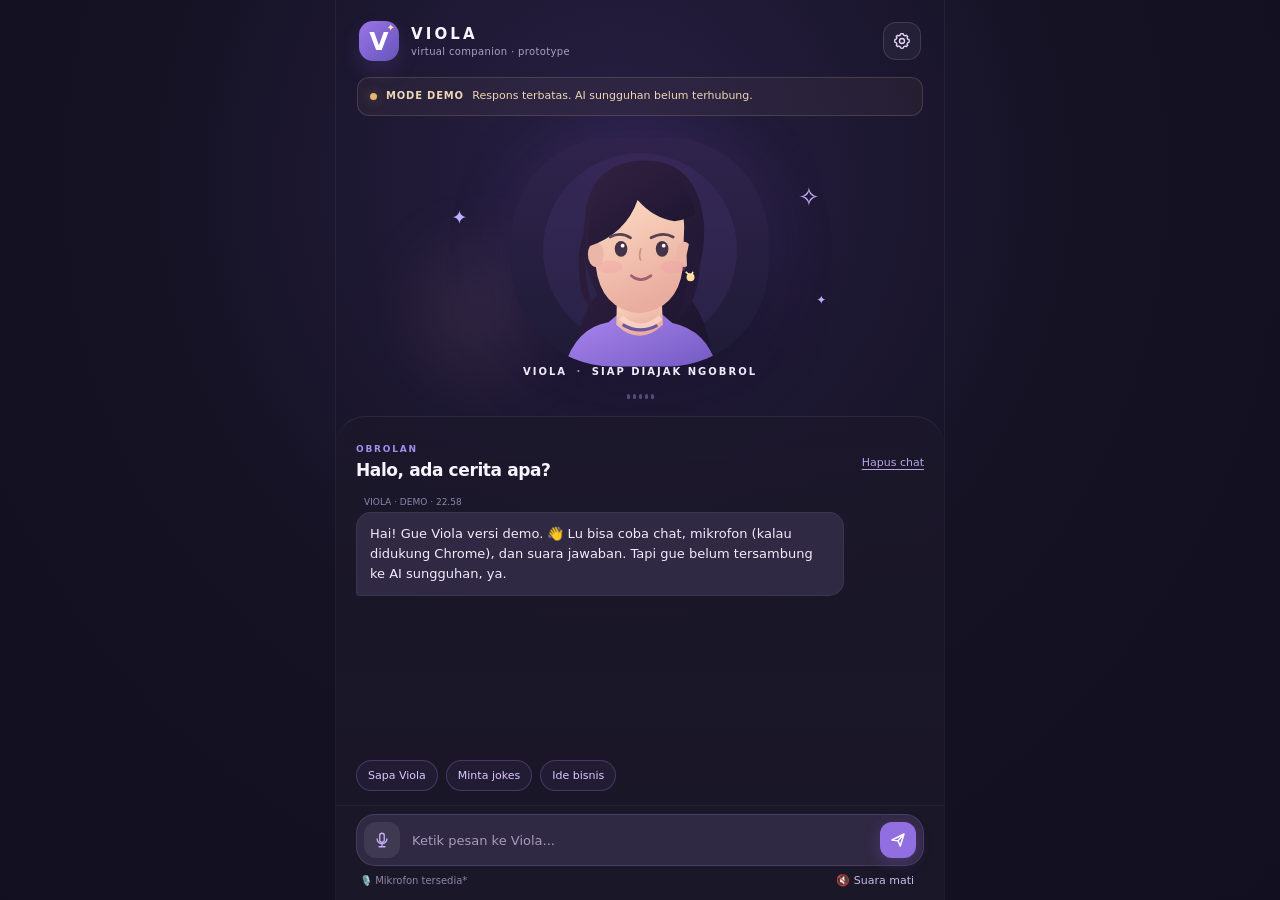
==== viola/index.html @ 79e4d884 "Deploy standalone Viola AI demo in isolated /viola path" ====
<!doctype html>
<html lang="id">
<head>
  <meta charset="utf-8" />
  <meta name="viewport" content="width=device-width,initial-scale=1,viewport-fit=cover" />
  <meta name="theme-color" content="#151224" />
  <meta name="description" content="Viola AI: prototipe teman virtual berbasis Android, mode demo tanpa kunci API." />
  <link rel="manifest" href="./manifest.webmanifest" />
  <link rel="icon" href="./icon.svg" type="image/svg+xml" />
  <title>VIOLA | Virtual Companion</title>
  
  
  <style>
:root{font-family:Inter,ui-sans-serif,system-ui,-apple-system,"Segoe UI",sans-serif;color:#f8f4ff;background:#151224;font-synthesis:none;--violet:#a483ef;--muted:#a8a1c2;--panel:#231d36}*{box-sizing:border-box}html{height:100%;background:#151224}body{margin:0;min-height:100%;background:radial-gradient(ellipse at 48% 20%,#282044 0%,#151224 49%,#110f20 100%)}button,input{font:inherit}button{cursor:pointer}.sr-only{position:absolute;width:1px;height:1px;padding:0;margin:-1px;overflow:hidden;clip:rect(0,0,0,0);white-space:nowrap;border:0}.app-shell{min-height:100dvh;max-width:610px;margin:0 auto;display:flex;flex-direction:column;border-left:1px solid #ffffff0d;border-right:1px solid #ffffff0d}.topbar{display:flex;align-items:center;justify-content:space-between;padding:21px 23px 13px}.brand{display:flex;gap:12px;align-items:center}.brand-mark{position:relative;display:grid;place-items:center;width:40px;height:40px;font-weight:900;font-size:25px;color:white;background:linear-gradient(135deg,#9a75e8,#6654ba);border-radius:14px;box-shadow:0 10px 20px #9365ef28}.brand-mark span{position:absolute;right:4px;top:1px;font-size:10px;color:#ffe5a8}.brand strong{display:block;letter-spacing:3.1px;font-size:15px;font-weight:850}.brand small{display:block;margin-top:3px;letter-spacing:.35px;font-size:10px;color:var(--muted)}.icon-button{border:1px solid #ffffff20;background:#ffffff0b;color:#e9d9ff;width:38px;height:38px;border-radius:13px;display:grid;place-items:center}.icon-button svg{width:20px;height:20px;fill:none;stroke:currentColor;stroke-width:1.6;stroke-linejoin:round}.safety-banner{margin:3px 21px 0;display:flex;align-items:center;gap:9px;padding:10px 12px;border:1px solid #eac99b2b;background:#eed3a20c;border-radius:12px;font-size:11px;line-height:1.5;color:#e9d6b4}.safety-banner b{font-size:10px;letter-spacing:.8px;margin-right:5px}.banner-dot{width:7px;height:7px;flex-shrink:0;background:#e7b86c;border-radius:50%;box-shadow:0 0 12px #e7b86c66}.content{min-height:0;flex:1;display:flex;flex-direction:column}.avatar-area{position:relative;flex:0 0 auto;min-height:300px;padding-top:8px;display:flex;align-items:center;flex-direction:column;justify-content:center;overflow:hidden}.glow{position:absolute;pointer-events:none;border-radius:50%;filter:blur(38px)}.glow-one{top:32px;background:#8865e355;width:225px;height:186px}.glow-two{width:110px;height:110px;background:#ffb7cb19;top:140px;left:15%}.avatar-frame{width:min(272px,70vw);height:240px;display:flex;align-items:center;justify-content:center;animation:floaty 5s ease-in-out infinite;z-index:1}.portrait{width:100%;height:100%;filter:drop-shadow(0 20px 30px #07051365)}.sparkles{position:absolute;inset:0;pointer-events:none;color:#c5b0ff}.sparkles i{font-size:19px;font-style:normal;position:absolute;left:19%;top:30%;animation:twinkle 2.5s infinite}.sparkles i:nth-child(2){left:76%;top:22%;font-size:26px;animation-delay:.6s}.sparkles i:nth-child(3){left:79%;top:59%;font-size:12px;animation-delay:1s}.avatar-label{z-index:1;margin:-6px 0 0;text-transform:uppercase;color:#f0eaff;font-size:10px;letter-spacing:2px;font-weight:800;text-align:center}.avatar-label span{color:#9e8dbb;padding:0 4px}.voice-bars{height:22px;margin:8px 0 0;display:flex;align-items:center;gap:3px;opacity:.45}.voice-bars i{width:3px;height:5px;background:#be9dff;border-radius:3px}.avatar-frame[data-state=talking]~.voice-bars i,.avatar-frame[data-state=listening]~.voice-bars i{animation:bar .7s ease-in-out infinite alternate}.voice-bars i:nth-child(2){animation-delay:.2s!important}.voice-bars i:nth-child(3){animation-delay:.1s!important}.voice-bars i:nth-child(4){animation-delay:.35s!important}.voice-bars i:nth-child(5){animation-delay:.15s!important}.avatar-frame .eye-closed,.avatar-frame .mouth-talk{opacity:0}.avatar-frame .eye-closed{animation:blink 6s infinite}.avatar-frame[data-state=talking] .mouth-talk{opacity:1;animation:talk .23s infinite alternate}.avatar-frame[data-state=talking] .mouth-rest{opacity:0}.avatar-frame[data-state=listening]{filter:drop-shadow(0 0 16px #a182e9aa)}.chat-panel{border-top:1px solid #ffffff14;background:linear-gradient(#1c182bde,#1a1728f5);border-radius:29px 29px 0 0;padding:20px 20px 10px;flex:1;display:flex;flex-direction:column;min-height:220px}.chat-topline{display:flex;align-items:center;justify-content:space-between;gap:10px}.chat-topline small{color:#a78cf0;letter-spacing:1.8px;font-size:9px;font-weight:800}.chat-topline h1{font-size:17px;margin:4px 0 9px;letter-spacing:-.4px}.text-button{border:none;background:none;color:#b9a2e5;font-size:11px;text-decoration:underline;text-underline-offset:3px;padding:8px 0}.messages{overflow-y:auto;flex:1;min-height:110px;max-height:31vh;display:flex;flex-direction:column;gap:13px;padding:8px 0 14px;scrollbar-width:thin;scrollbar-color:#615378 transparent}.message{max-width:86%;align-self:flex-start}.message.user{align-self:flex-end}.msg-meta{display:flex;gap:8px;align-items:center;font-size:9px;color:#8f86aa;margin-bottom:5px;padding-left:8px}.message.user .msg-meta{justify-content:flex-end;padding-left:0;padding-right:5px}.message .bubble{font-size:13px;line-height:1.55;white-space:pre-wrap;word-break:break-word;padding:11px 13px;border-radius:15px 15px 15px 4px;border:1px solid #ffffff10;color:#f2eafa;background:#302944}.message.user .bubble{border-radius:15px 15px 4px 15px;background:linear-gradient(135deg,#7e61bf,#6049a2);border-color:#c6b0ff22;color:#fff}.quick-replies{display:flex;gap:8px;overflow-x:auto;padding:8px 0 4px;scrollbar-width:none}.quick-replies button{border:1px solid #8f74cb51;background:#6d589c1b;color:#d9c9ff;border-radius:100px;padding:8px 11px;font-size:11px;white-space:nowrap}.composer-wrap{background:#1a1728;padding:8px 20px max(12px,env(safe-area-inset-bottom));border-top:1px solid #ffffff0b}.composer{border:1px solid #b19ce62b;border-radius:19px;background:#302943;display:flex;align-items:center;gap:10px;padding:7px}.composer input{flex:1;min-width:0;background:transparent;border:none;outline:none;color:#fff;font-size:13px}.composer input::placeholder{color:#a79bbd}.mic-button{height:36px;width:36px;display:grid;place-items:center;border:none;border-radius:12px;background:#ffffff13;color:#c4aff5}.mic-button.active{background:#a44eb9;color:#fff;box-shadow:0 0 0 5px #a44eb933;animation:pulse 1.2s infinite}.mic-button:disabled{opacity:.38;cursor:not-allowed}.mic-button svg{height:18px;width:18px;fill:none;stroke:currentColor;stroke-width:1.8;stroke-linecap:round}.send-button{height:36px;width:36px;display:grid;place-items:center;border:none;border-radius:12px;color:#fff;background:#916fe0;box-shadow:0 4px 15px #8c5bd74d}.send-button svg{height:18px;width:18px;fill:none;stroke:currentColor;stroke-width:2;stroke-linejoin:round}.composer-foot{display:flex;align-items:center;justify-content:space-between;gap:8px;padding:7px 4px 0}.composer-foot span{font-size:10px;color:#8f85a6}.composer-foot button{border:none;background:none;color:#ccbaea;font-size:11px}.toast{position:fixed;z-index:10;bottom:100px;left:50%;transform:translate(-50%,20px);max-width:calc(100% - 32px);opacity:0;pointer-events:none;border-radius:13px;background:#49365e;color:#fff;padding:11px 16px;font-size:12px;box-shadow:0 15px 30px #0006;transition:opacity .25s,transform .25s}.toast.show{opacity:1;transform:translate(-50%,0)}.settings-dialog{width:calc(100% - 32px);max-width:440px;color:#eee4ff;border:1px solid #ffffff20;background:#231d36;border-radius:22px;box-shadow:0 24px 70px #0009;padding:21px}.settings-dialog::backdrop{background:#090710b8;backdrop-filter:blur(5px)}.settings-dialog .dialog-header{display:flex;justify-content:space-between;align-items:center}.settings-dialog h2{font-size:19px;margin:0}.settings-dialog p{font-size:13px;line-height:1.6;color:#c9bddc}.setting-info{display:flex;flex-direction:column;gap:4px;padding:12px 0;border-bottom:1px solid #ffffff13}.setting-info b{font-size:13px}.setting-info span{font-size:12px;color:#b9aacc;line-height:1.5}.install-button{background:#9373dd;border:none;border-radius:12px;padding:13px;color:white;width:100%;font-weight:800;margin-top:19px}.settings-dialog small{font-size:11px;color:#ada0bf;line-height:1.6;display:block;margin-top:10px}.settings-dialog .privacy-note{color:#c4a87a;margin-top:16px}@keyframes twinkle{0%,100%{opacity:.25;transform:scale(.7)}50%{opacity:1;transform:scale(1.3)}}@keyframes floaty{0%,100%{transform:translateY(0)}50%{transform:translateY(-7px)}}@keyframes blink{0%,46%,48%,100%{opacity:0}47%{opacity:1}}@keyframes talk{0%{transform:scaleY(.55)}100%{transform:scaleY(1.1)}}@keyframes bar{0%{height:5px}100%{height:18px}}@keyframes pulse{50%{box-shadow:0 0 0 9px #a44eb911}}@media(min-height:950px){.avatar-area{min-height:360px}.avatar-frame{height:278px;width:312px}.messages{max-height:40vh}}@media(max-height:730px){.avatar-area{min-height:230px}.avatar-frame{height:185px;width:220px}.chat-panel{padding-top:13px}.messages{max-height:28vh;min-height:75px}.topbar{padding-top:11px}.safety-banner{padding:6px 10px}}@media(prefers-reduced-motion:reduce){*,*:before,*:after{animation-duration:.01ms!important;transition-duration:.01ms!important}}

</style>
</head>
<body>
  <div class="app-shell">
    <header class="topbar">
      <div class="brand"><div class="brand-mark" aria-hidden="true">V<span>✦</span></div><div><strong>VIOLA</strong><small>virtual companion · prototype</small></div></div>
      <div class="top-actions"><button class="icon-button" id="settingsBtn" aria-label="Buka pengaturan" title="Pengaturan"><svg viewBox="0 0 24 24" aria-hidden="true"><path d="M12 3.2l1.7.4.5 1.6 1.5.7 1.5-.8 1.6 1.6-.8 1.5.7 1.5 1.6.5.4 1.8-.4 1.7-1.6.5-.7 1.5.8 1.5-1.6 1.6-1.5-.8-1.5.7-.5 1.6-1.7.4-1.8-.4-.5-1.6-1.5-.7-1.5.8-1.6-1.6.8-1.5-.7-1.5-1.6-.5-.4-1.7.4-1.8 1.6-.5.7-1.5-.8-1.5 1.6-1.6 1.5.8 1.5-.7.5-1.6z"/><circle cx="12" cy="12" r="3"/></svg></button></div>
    </header>
    <div class="safety-banner" role="status"><span class="banner-dot"></span><div><b>MODE DEMO</b><span> Respons terbatas. AI sungguhan belum terhubung.</span></div></div>
    <main class="content">
      <section class="avatar-area" aria-label="Avatar animasi Viola">
        <div class="glow glow-one"></div><div class="glow glow-two"></div>
        <div class="sparkles" aria-hidden="true"><i>✦</i><i>✧</i><i>✦</i></div>
        <div class="avatar-frame" id="avatar" data-state="idle" role="img" aria-label="Avatar perempuan virtual Viola bergaya ilustrasi dengan mata dan mulut animasi">
          <svg class="portrait" viewBox="0 0 340 304" aria-hidden="true" xmlns="http://www.w3.org/2000/svg">
            <defs><linearGradient id="hair" x1="0" y1="0" x2="1" y2="1"><stop stop-color="#332142"/><stop offset="1" stop-color="#1a142e"/></linearGradient><linearGradient id="skin" x1="0" x2="0.3" y1="0" y2="1"><stop stop-color="#ffe2c8"/><stop offset="1" stop-color="#e9ad9f"/></linearGradient><linearGradient id="shirt" x1="0" y1="0" x2="1" y2="1"><stop stop-color="#ad8af1"/><stop offset="1" stop-color="#6f55bf"/></linearGradient><linearGradient id="bg" x1="0" y1="0" x2="0" y2="1"><stop stop-color="#30234d"/><stop offset="1" stop-color="#1d1b34"/></linearGradient><clipPath id="inside"><rect x="7" y="7" width="326" height="290" rx="128"/></clipPath></defs>
            <g clip-path="url(#inside)"><rect x="0" y="0" width="340" height="310" fill="url(#bg)"/><circle cx="170" cy="150" r="123" fill="#7357bc" opacity=".11"/>
            <path d="M88 293 Q90 234 116 206 Q92 160 100 111 Q104 40 173 36 Q242 34 251 115 Q254 167 229 207 Q256 231 264 302z" fill="url(#hair)"/>
            <path d="M72 308 Q84 249 130 241 L148 226 L191 225 L211 242 Q259 252 270 308Z" fill="url(#shirt)"/>
            <path d="M141 204 L140 244 Q169 272 199 244 L197 201" fill="url(#skin)"/>
            <path d="M118 122 Q118 66 168 62 Q224 62 226 120 L224 174 Q217 225 169 230 Q120 224 114 170z" fill="url(#skin)"/>
            <ellipse cx="114" cy="155" rx="10" ry="16" fill="#ecb6a6"/><ellipse cx="226" cy="155" rx="10" ry="16" fill="#ecb6a6"/>
            <path d="M105 145 Q100 84 135 62 Q161 43 190 52 Q230 51 240 103 Q232 111 214 113 Q187 109 167 86 Q152 129 105 145" fill="url(#hair)"/>
            <path d="M101 143 Q98 192 113 228 Q101 218 96 204 Q87 151 101 123" fill="#2b1c3c"/><path d="M236 123 Q254 167 238 210 Q230 229 215 238 Q232 208 229 156" fill="#241936"/>
            <path d="M132 133 Q146 126 158 134 M184 134 Q199 126 212 133" fill="none" stroke="#594052" stroke-width="3.5" stroke-linecap="round"/>
            <g class="eye-open"><ellipse cx="146" cy="148" rx="8" ry="10" fill="#443347"/><ellipse cx="198" cy="148" rx="8" ry="10" fill="#443347"/><circle cx="148" cy="144" r="2.4" fill="#fff"/><circle cx="200" cy="144" r="2.4" fill="#fff"/></g>
            <g class="eye-closed"><path d="M137 149q9 7 18 0 M188 149q9 7 18 0" fill="none" stroke="#443347" stroke-width="3.5" stroke-linecap="round"/></g>
            <ellipse cx="132" cy="171" rx="16" ry="8" fill="#ed8fa4" opacity=".24"/><ellipse cx="212" cy="171" rx="16" ry="8" fill="#ed8fa4" opacity=".24"/>
            <path d="M171 148q-3 11 0 14" stroke="#c9827b" stroke-width="2.2" opacity=".8" fill="none" stroke-linecap="round"/>
            <g class="mouth-rest"><path d="M159 182 Q171 192 184 182" fill="none" stroke="#a55e70" stroke-width="3.4" stroke-linecap="round"/></g>
            <g class="mouth-talk"><ellipse cx="171.5" cy="187" rx="8" ry="10" fill="#984c68"/><path d="M164 184h15" stroke="#ffe9df" stroke-width="2"/></g>
            <path d="M146 235Q170 257 196 235" fill="none" stroke="#ffddcf" stroke-width="7" opacity=".65"/>
            <path d="M148 244Q169 257 192 245" stroke="#6c54a7" stroke-width="4" fill="none"/>
            <circle cx="234" cy="184" r="5" fill="#ffde9b"/><path d="M228 177q7 8 9 0" fill="none" stroke="#ffe9b3" stroke-width="2"/>
            </g>
          </svg>
        </div>
        <p class="avatar-label" id="avatarStatus">VIOLA <span>·</span> siap diajak ngobrol</p>
        <div class="voice-bars" id="voiceBars" aria-hidden="true"><i></i><i></i><i></i><i></i><i></i></div>
      </section>
      <section class="chat-panel" aria-label="Percakapan">
        <div class="chat-topline"><div><small>OBROLAN</small><h1>Halo, ada cerita apa?</h1></div><button id="clearBtn" class="text-button" type="button">Hapus chat</button></div>
        <div id="messages" class="messages" role="log" aria-live="polite" aria-relevant="additions"></div>
        <div class="quick-replies" aria-label="Contoh pesan"><button type="button" data-prompt="Hai Viola!">Sapa Viola</button><button type="button" data-prompt="Ceritain jokes dong">Minta jokes</button><button type="button" data-prompt="Bantu ide Lokal Studios">Ide bisnis</button></div>
      </section>
    </main>
    <footer class="composer-wrap">
      <form id="chatForm" class="composer" autocomplete="off"><button id="micBtn" type="button" class="mic-button" aria-label="Aktifkan mikrofon" title="Bicara dengan Viola"><svg viewBox="0 0 24 24" aria-hidden="true"><rect x="9" y="3" width="6" height="12" rx="3"/><path d="M5.5 10.5a6.5 6.5 0 0 0 13 0M12 17v4m-4 0h8"/></svg></button><label class="sr-only" for="chatInput">Ketik pesan</label><input id="chatInput" name="message" placeholder="Ketik pesan ke Viola..." maxlength="500" autocomplete="off"/><button id="sendBtn" type="submit" class="send-button" aria-label="Kirim pesan"><svg viewBox="0 0 24 24" aria-hidden="true"><path d="M4 12L20 4l-5 16-3-7-8-1zM12 13l8-9"/></svg></button></form>
      <div class="composer-foot"><span id="speechSupport">Mengecek dukungan suara...</span><button type="button" id="ttsBtn" aria-pressed="false">🔇 Suara mati</button></div>
    </footer>
  </div>
  <dialog id="settingsDialog" class="settings-dialog"><form method="dialog"><div class="dialog-header"><h2>Pengaturan Viola</h2><button type="submit" class="icon-button close-button" aria-label="Tutup">✕</button></div><p>Versi ini sengaja dimulai sebagai demo lokal. Chat disimpan di browser HP, bukan dikirim ke server.</p><div class="setting-info"><b>AI sungguhan</b><span>Belum terhubung. Butuh backend aman dan kredensial API di server.</span></div><div class="setting-info"><b>Pengenalan suara</b><span id="micSettingStatus">Memeriksa...</span></div><div class="setting-info"><b>Suara jawaban</b><span>Menggunakan text-to-speech dari browser/HP jika tersedia.</span></div><button id="installBtn" type="button" class="install-button">Pasang di Android</button><small id="installHelp">Untuk memasang PWA: buka alamat HTTPS di Chrome Android → menu ⋮ → Tambahkan ke layar utama / Install app.</small><small class="privacy-note">Catatan privasi: bila memakai mikrofon, pemrosesan pengenalan suara mungkin dilakukan oleh penyedia browser. Jangan gunakan informasi rahasia dalam demo.</small></form></dialog>
  <div id="toast" class="toast" role="status" aria-live="polite"></div>
  <script>
(() => {
  'use strict';
  const $ = id => document.getElementById(id);
  const keys = {history:'viola_demo_chat_v1',tts:'viola_demo_tts_v1'};
  const log = $('messages'), input = $('chatInput'), avatar = $('avatar'), avatarStatus = $('avatarStatus');
  const micBtn = $('micBtn'), micSupport = $('speechSupport'), ttsBtn = $('ttsBtn'), dlg = $('settingsDialog');
  let listening = false, recognition = null, toastTimer = null, responseTimer = null, voiceTimer = null;
  let ttsEnabled = localStorage.getItem(keys.tts) === 'true';
  let messages = [];
  const initialMessage = {who:'viola',text:'Hai! Gue Viola versi demo. 👋 Lu bisa coba chat, mikrofon (kalau didukung Chrome), dan suara jawaban. Tapi gue belum tersambung ke AI sungguhan, ya.'};
  const Clock = new Intl.DateTimeFormat('id-ID',{hour:'2-digit',minute:'2-digit'});
  const setAvatar = (state, label) => {avatar.dataset.state=state;avatarStatus.innerHTML = '<span style="color:#f0eaff">VIOLA</span> <span>·</span> '+label;};
  function safeLoad(){try{const parsed=JSON.parse(localStorage.getItem(keys.history)||'[]');if(Array.isArray(parsed))return parsed.filter(x=>x&&['user','viola'].includes(x.who)&&typeof x.text==='string').slice(-50).map(x=>({who:x.who,text:x.text.slice(0,1200),time:Number.isFinite(x.time)?x.time:Date.now()}));}catch(e){}return [];}
  function save(){try{localStorage.setItem(keys.history,JSON.stringify(messages.slice(-50)));}catch(e){toast('Penyimpanan browser tidak tersedia.');}}
  function addMessage(who,text,persist=true){
    const item={who,text,time:Date.now()};messages.push(item);
    const outer=document.createElement('div');outer.className='message '+(who==='user'?'user':'viola');
    const meta=document.createElement('div');meta.className='msg-meta';meta.textContent=(who==='user'?'LU':'VIOLA · DEMO')+' · '+Clock.format(item.time);
    const bubble=document.createElement('div');bubble.className='bubble';bubble.textContent=text;
    outer.append(meta,bubble);log.appendChild(outer);log.scrollTop=log.scrollHeight;
    if(persist)save();return item;
  }
  function render(){log.innerHTML='';const old=messages.slice();messages=[];for(const m of old){const item=addMessage(m.who,m.text,false);item.time=m.time;const meta=log.lastElementChild.querySelector('.msg-meta');meta.textContent=(m.who==='user'?'LU':'VIOLA · DEMO')+' · '+Clock.format(m.time);}if(!old.length)addMessage(initialMessage.who,initialMessage.text);}
  function cannedReply(text){const s=text.toLocaleLowerCase('id-ID');
    if(/(hai|halo|hello|pagi|siang|sore|malam|viola\b)/.test(s)&&s.length<40)return 'Hai juga! ✨ Gue ada di sini, meski baru versi demo. Coba minta jokes atau ide buat Lokal Studios, deh.';
    if(/(joke|jokes|lucu|ngakak|lawak|bercanda)/.test(s))return 'Kenapa editor audio jarang tenang? Karena hidupnya penuh noise. 🥁 Tenang, ini jokes demo. Yang asli masih perlu sambungan AI.';
    if(/(lokal studios|studio|sound effect|sfx|audio|bisnis)/.test(s))return 'Contoh ide untuk Lokal Studios: bikin seri SFX “Suara Jakarta” berisi ambience, transit, pedagang, dan detail kota. Ini respons demo, bukan hasil riset pasar atau analisis AI.';
    if(/(kabar|apa kabar|gimana lu)/.test(s))return 'Kabar gue? Kode masih rapi dan belum ada error yang kelihatan. Itu definisi bahagia versi prototipe. 😌';
    if(/(suara|voice|mic|mikrofon|ngomong)/.test(s))return 'Buat tes suara: tekan tombol mikrofon dan izinkan akses jika Chrome mendukungnya. Tombol “Suara mati/nyala” buat membacakan jawaban pakai suara bawaan HP.';
    if(/(siapa|apa itu|ai sungguhan|chatgpt|pintar)/.test(s))return 'Gue Viola Demo, avatar dengan jawaban yang sudah ditentukan. Belum ada model AI yang menerima pesan lu. Statusnya sengaja jujur supaya nggak ada janji palsu.';
    if(/(makasih|terima kasih|thanks)/.test(s))return 'Siap! Sekarang tes juga fitur hapus riwayat dan hidupkan/matikan suara. Kalau stabil, baru kita sambung backend AI sungguhan.';
    return 'Pesan lu sudah diterima dan disimpan lokal. Untuk saat ini, gue masih mode demo dengan jawaban terbatas. Contoh yang bisa lu coba: “Ceritain jokes dong” atau “Bantu ide Lokal Studios”.';
  }
  function toast(msg){const t=$('toast');t.textContent=msg;t.classList.add('show');clearTimeout(toastTimer);toastTimer=setTimeout(()=>t.classList.remove('show'),3800)}
  function speak(text){if(!ttsEnabled||!('speechSynthesis'in window))return;try{speechSynthesis.cancel();const u=new SpeechSynthesisUtterance(text.replace(/[✨🥁😌👋]/gu,''));u.lang='id-ID';u.rate=1;u.pitch=1.08;const voices=speechSynthesis.getVoices();const v=voices.find(v=>v.lang.toLowerCase().startsWith('id'));if(v)u.voice=v;u.onstart=()=>setAvatar('talking','lagi ngomong');u.onend=u.onerror=()=>setAvatar('idle','siap diajak ngobrol');speechSynthesis.speak(u);clearTimeout(voiceTimer);voiceTimer=setTimeout(()=>{if(!speechSynthesis.speaking)setAvatar('idle','siap diajak ngobrol')},4000);}catch(e){toast('Browser gagal memutar suara. Coba mode teks.');setAvatar('idle','siap diajak ngobrol')}}
  function stopVoice(){if('speechSynthesis'in window)speechSynthesis.cancel();clearTimeout(voiceTimer);}
  function submitMessage(value){const text=value.trim();if(!text)return;input.value='';if(text.length>500){toast('Maksimal 500 karakter.');return;}stopVoice();clearTimeout(responseTimer);setAvatar('idle','sedang membalas demo');addMessage('user',text);responseTimer=setTimeout(()=>{const reply=cannedReply(text);addMessage('viola',reply);setAvatar('idle','siap diajak ngobrol');speak(reply);},350);}
  $('chatForm').addEventListener('submit',e=>{e.preventDefault();submitMessage(input.value)});
  document.querySelectorAll('[data-prompt]').forEach(el=>el.addEventListener('click',()=>submitMessage(el.dataset.prompt)));
  $('clearBtn').addEventListener('click',()=>{if(!window.confirm('Hapus seluruh riwayat chat demo di browser ini?'))return;stopVoice();clearTimeout(responseTimer);messages=[];localStorage.removeItem(keys.history);render();toast('Riwayat demo sudah dihapus.');});
  function updateTts(){ttsBtn.textContent=ttsEnabled?'🔊 Suara nyala':'🔇 Suara mati';ttsBtn.setAttribute('aria-pressed',String(ttsEnabled));}
  ttsBtn.addEventListener('click',()=>{if(!('speechSynthesis'in window)){toast('Text-to-speech tidak tersedia di browser ini.');return;}ttsEnabled=!ttsEnabled;localStorage.setItem(keys.tts,String(ttsEnabled));if(!ttsEnabled){stopVoice();setAvatar('idle','siap diajak ngobrol')}updateTts();toast(ttsEnabled?'Suara jawaban aktif.':'Suara jawaban dimatikan.');});
  const SpeechRecognition = window.SpeechRecognition||window.webkitSpeechRecognition;
  if(SpeechRecognition){micSupport.textContent='🎙️ Mikrofon tersedia*';$('micSettingStatus').textContent='API tersedia. Izin mikrofon dan jaringan mungkin diperlukan.';}
  else{micSupport.textContent='🎙️ Input suara tidak didukung';$('micSettingStatus').textContent='Browser ini tidak menyediakan Speech Recognition. Ketik pesan saja.';micBtn.disabled=true;micBtn.setAttribute('aria-label','Mikrofon tidak didukung browser');}
  micBtn.addEventListener('click',()=>{
    if(!SpeechRecognition)return;
    if(listening&&recognition){recognition.stop();return;}
    if(!window.isSecureContext){toast('Mikrofon memerlukan HTTPS atau localhost.');return;}
    try{
      recognition=new SpeechRecognition();recognition.lang='id-ID';recognition.interimResults=false;recognition.continuous=false;recognition.maxAlternatives=1;
      recognition.onstart=()=>{listening=true;micBtn.classList.add('active');micBtn.setAttribute('aria-label','Berhenti mendengarkan');setAvatar('listening','lagi dengerin lu');micSupport.textContent='🔴 Mendengarkan...';};
      recognition.onresult=e=>{const words=e.results?.[0]?.[0]?.transcript?.trim();if(words)submitMessage(words);};
      recognition.onerror=e=>{const map={"not_allowed":'Izin mikrofon ditolak',"not-allowed":'Izin mikrofon ditolak',"no-speech":'Tidak terdengar suara. Coba ulang.',"network":'Layanan pengenalan suara butuh jaringan.',"audio-capture":'Mikrofon tidak ditemukan.'};toast(map[e.error]||'Mikrofon gagal: '+(e.error||'tidak diketahui'));};
      recognition.onend=()=>{listening=false;micBtn.classList.remove('active');micBtn.setAttribute('aria-label','Aktifkan mikrofon');if(avatar.dataset.state==='listening')setAvatar('idle','siap diajak ngobrol');micSupport.textContent='🎙️ Mikrofon tersedia*';};
      recognition.start();
    }catch(e){toast('Pengenalan suara tidak dapat dimulai. Gunakan input teks.');}
  });
  $('settingsBtn').addEventListener('click',()=>dlg.showModal());
  let pendingInstall=null;
  window.addEventListener('beforeinstallprompt',e=>{e.preventDefault();pendingInstall=e;});
  $('installBtn').addEventListener('click',async()=>{if(pendingInstall){pendingInstall.prompt();await pendingInstall.userChoice;pendingInstall=null;return;}toast('Buka lewat HTTPS di Chrome Android, lalu pilih ⋮ → Tambahkan ke layar utama.');});
  window.addEventListener('appinstalled',()=>toast('Viola sudah terpasang di perangkat.'));
  messages=safeLoad();render();updateTts();
  if('serviceWorker'in navigator&&location.protocol!=='file:')window.addEventListener('load',()=>navigator.serviceWorker.register('./sw.js').catch(()=>{}));
})();

</script>
</body>
</html>
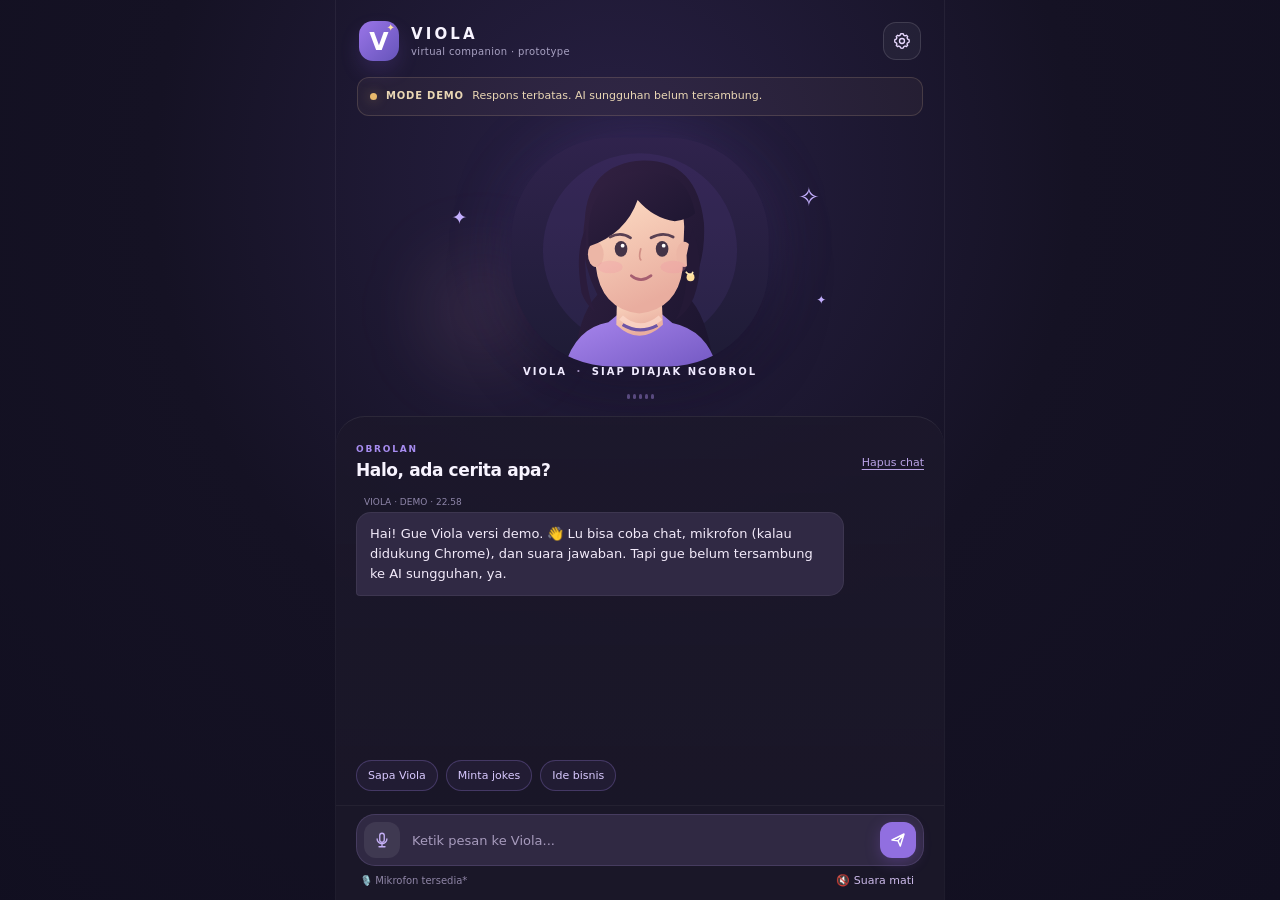
==== commit ebe15759: "Connect Viola Android app to owner-only Supabase AI and persona backups" ====
--- a/viola/index.html
+++ b/viola/index.html
@@ -13,6 +13,19 @@
   <style>
 :root{font-family:Inter,ui-sans-serif,system-ui,-apple-system,"Segoe UI",sans-serif;color:#f8f4ff;background:#151224;font-synthesis:none;--violet:#a483ef;--muted:#a8a1c2;--panel:#231d36}*{box-sizing:border-box}html{height:100%;background:#151224}body{margin:0;min-height:100%;background:radial-gradient(ellipse at 48% 20%,#282044 0%,#151224 49%,#110f20 100%)}button,input{font:inherit}button{cursor:pointer}.sr-only{position:absolute;width:1px;height:1px;padding:0;margin:-1px;overflow:hidden;clip:rect(0,0,0,0);white-space:nowrap;border:0}.app-shell{min-height:100dvh;max-width:610px;margin:0 auto;display:flex;flex-direction:column;border-left:1px solid #ffffff0d;border-right:1px solid #ffffff0d}.topbar{display:flex;align-items:center;justify-content:space-between;padding:21px 23px 13px}.brand{display:flex;gap:12px;align-items:center}.brand-mark{position:relative;display:grid;place-items:center;width:40px;height:40px;font-weight:900;font-size:25px;color:white;background:linear-gradient(135deg,#9a75e8,#6654ba);border-radius:14px;box-shadow:0 10px 20px #9365ef28}.brand-mark span{position:absolute;right:4px;top:1px;font-size:10px;color:#ffe5a8}.brand strong{display:block;letter-spacing:3.1px;font-size:15px;font-weight:850}.brand small{display:block;margin-top:3px;letter-spacing:.35px;font-size:10px;color:var(--muted)}.icon-button{border:1px solid #ffffff20;background:#ffffff0b;color:#e9d9ff;width:38px;height:38px;border-radius:13px;display:grid;place-items:center}.icon-button svg{width:20px;height:20px;fill:none;stroke:currentColor;stroke-width:1.6;stroke-linejoin:round}.safety-banner{margin:3px 21px 0;display:flex;align-items:center;gap:9px;padding:10px 12px;border:1px solid #eac99b2b;background:#eed3a20c;border-radius:12px;font-size:11px;line-height:1.5;color:#e9d6b4}.safety-banner b{font-size:10px;letter-spacing:.8px;margin-right:5px}.banner-dot{width:7px;height:7px;flex-shrink:0;background:#e7b86c;border-radius:50%;box-shadow:0 0 12px #e7b86c66}.content{min-height:0;flex:1;display:flex;flex-direction:column}.avatar-area{position:relative;flex:0 0 auto;min-height:300px;padding-top:8px;display:flex;align-items:center;flex-direction:column;justify-content:center;overflow:hidden}.glow{position:absolute;pointer-events:none;border-radius:50%;filter:blur(38px)}.glow-one{top:32px;background:#8865e355;width:225px;height:186px}.glow-two{width:110px;height:110px;background:#ffb7cb19;top:140px;left:15%}.avatar-frame{width:min(272px,70vw);height:240px;display:flex;align-items:center;justify-content:center;animation:floaty 5s ease-in-out infinite;z-index:1}.portrait{width:100%;height:100%;filter:drop-shadow(0 20px 30px #07051365)}.sparkles{position:absolute;inset:0;pointer-events:none;color:#c5b0ff}.sparkles i{font-size:19px;font-style:normal;position:absolute;left:19%;top:30%;animation:twinkle 2.5s infinite}.sparkles i:nth-child(2){left:76%;top:22%;font-size:26px;animation-delay:.6s}.sparkles i:nth-child(3){left:79%;top:59%;font-size:12px;animation-delay:1s}.avatar-label{z-index:1;margin:-6px 0 0;text-transform:uppercase;color:#f0eaff;font-size:10px;letter-spacing:2px;font-weight:800;text-align:center}.avatar-label span{color:#9e8dbb;padding:0 4px}.voice-bars{height:22px;margin:8px 0 0;display:flex;align-items:center;gap:3px;opacity:.45}.voice-bars i{width:3px;height:5px;background:#be9dff;border-radius:3px}.avatar-frame[data-state=talking]~.voice-bars i,.avatar-frame[data-state=listening]~.voice-bars i{animation:bar .7s ease-in-out infinite alternate}.voice-bars i:nth-child(2){animation-delay:.2s!important}.voice-bars i:nth-child(3){animation-delay:.1s!important}.voice-bars i:nth-child(4){animation-delay:.35s!important}.voice-bars i:nth-child(5){animation-delay:.15s!important}.avatar-frame .eye-closed,.avatar-frame .mouth-talk{opacity:0}.avatar-frame .eye-closed{animation:blink 6s infinite}.avatar-frame[data-state=talking] .mouth-talk{opacity:1;animation:talk .23s infinite alternate}.avatar-frame[data-state=talking] .mouth-rest{opacity:0}.avatar-frame[data-state=listening]{filter:drop-shadow(0 0 16px #a182e9aa)}.chat-panel{border-top:1px solid #ffffff14;background:linear-gradient(#1c182bde,#1a1728f5);border-radius:29px 29px 0 0;padding:20px 20px 10px;flex:1;display:flex;flex-direction:column;min-height:220px}.chat-topline{display:flex;align-items:center;justify-content:space-between;gap:10px}.chat-topline small{color:#a78cf0;letter-spacing:1.8px;font-size:9px;font-weight:800}.chat-topline h1{font-size:17px;margin:4px 0 9px;letter-spacing:-.4px}.text-button{border:none;background:none;color:#b9a2e5;font-size:11px;text-decoration:underline;text-underline-offset:3px;padding:8px 0}.messages{overflow-y:auto;flex:1;min-height:110px;max-height:31vh;display:flex;flex-direction:column;gap:13px;padding:8px 0 14px;scrollbar-width:thin;scrollbar-color:#615378 transparent}.message{max-width:86%;align-self:flex-start}.message.user{align-self:flex-end}.msg-meta{display:flex;gap:8px;align-items:center;font-size:9px;color:#8f86aa;margin-bottom:5px;padding-left:8px}.message.user .msg-meta{justify-content:flex-end;padding-left:0;padding-right:5px}.message .bubble{font-size:13px;line-height:1.55;white-space:pre-wrap;word-break:break-word;padding:11px 13px;border-radius:15px 15px 15px 4px;border:1px solid #ffffff10;color:#f2eafa;background:#302944}.message.user .bubble{border-radius:15px 15px 4px 15px;background:linear-gradient(135deg,#7e61bf,#6049a2);border-color:#c6b0ff22;color:#fff}.quick-replies{display:flex;gap:8px;overflow-x:auto;padding:8px 0 4px;scrollbar-width:none}.quick-replies button{border:1px solid #8f74cb51;background:#6d589c1b;color:#d9c9ff;border-radius:100px;padding:8px 11px;font-size:11px;white-space:nowrap}.composer-wrap{background:#1a1728;padding:8px 20px max(12px,env(safe-area-inset-bottom));border-top:1px solid #ffffff0b}.composer{border:1px solid #b19ce62b;border-radius:19px;background:#302943;display:flex;align-items:center;gap:10px;padding:7px}.composer input{flex:1;min-width:0;background:transparent;border:none;outline:none;color:#fff;font-size:13px}.composer input::placeholder{color:#a79bbd}.mic-button{height:36px;width:36px;display:grid;place-items:center;border:none;border-radius:12px;background:#ffffff13;color:#c4aff5}.mic-button.active{background:#a44eb9;color:#fff;box-shadow:0 0 0 5px #a44eb933;animation:pulse 1.2s infinite}.mic-button:disabled{opacity:.38;cursor:not-allowed}.mic-button svg{height:18px;width:18px;fill:none;stroke:currentColor;stroke-width:1.8;stroke-linecap:round}.send-button{height:36px;width:36px;display:grid;place-items:center;border:none;border-radius:12px;color:#fff;background:#916fe0;box-shadow:0 4px 15px #8c5bd74d}.send-button svg{height:18px;width:18px;fill:none;stroke:currentColor;stroke-width:2;stroke-linejoin:round}.composer-foot{display:flex;align-items:center;justify-content:space-between;gap:8px;padding:7px 4px 0}.composer-foot span{font-size:10px;color:#8f85a6}.composer-foot button{border:none;background:none;color:#ccbaea;font-size:11px}.toast{position:fixed;z-index:10;bottom:100px;left:50%;transform:translate(-50%,20px);max-width:calc(100% - 32px);opacity:0;pointer-events:none;border-radius:13px;background:#49365e;color:#fff;padding:11px 16px;font-size:12px;box-shadow:0 15px 30px #0006;transition:opacity .25s,transform .25s}.toast.show{opacity:1;transform:translate(-50%,0)}.settings-dialog{width:calc(100% - 32px);max-width:440px;color:#eee4ff;border:1px solid #ffffff20;background:#231d36;border-radius:22px;box-shadow:0 24px 70px #0009;padding:21px}.settings-dialog::backdrop{background:#090710b8;backdrop-filter:blur(5px)}.settings-dialog .dialog-header{display:flex;justify-content:space-between;align-items:center}.settings-dialog h2{font-size:19px;margin:0}.settings-dialog p{font-size:13px;line-height:1.6;color:#c9bddc}.setting-info{display:flex;flex-direction:column;gap:4px;padding:12px 0;border-bottom:1px solid #ffffff13}.setting-info b{font-size:13px}.setting-info span{font-size:12px;color:#b9aacc;line-height:1.5}.install-button{background:#9373dd;border:none;border-radius:12px;padding:13px;color:white;width:100%;font-weight:800;margin-top:19px}.settings-dialog small{font-size:11px;color:#ada0bf;line-height:1.6;display:block;margin-top:10px}.settings-dialog .privacy-note{color:#c4a87a;margin-top:16px}@keyframes twinkle{0%,100%{opacity:.25;transform:scale(.7)}50%{opacity:1;transform:scale(1.3)}}@keyframes floaty{0%,100%{transform:translateY(0)}50%{transform:translateY(-7px)}}@keyframes blink{0%,46%,48%,100%{opacity:0}47%{opacity:1}}@keyframes talk{0%{transform:scaleY(.55)}100%{transform:scaleY(1.1)}}@keyframes bar{0%{height:5px}100%{height:18px}}@keyframes pulse{50%{box-shadow:0 0 0 9px #a44eb911}}@media(min-height:950px){.avatar-area{min-height:360px}.avatar-frame{height:278px;width:312px}.messages{max-height:40vh}}@media(max-height:730px){.avatar-area{min-height:230px}.avatar-frame{height:185px;width:220px}.chat-panel{padding-top:13px}.messages{max-height:28vh;min-height:75px}.topbar{padding-top:11px}.safety-banner{padding:6px 10px}}@media(prefers-reduced-motion:reduce){*,*:before,*:after{animation-duration:.01ms!important;transition-duration:.01ms!important}}
 
+
+/* Viola AI owner auth and backup controls */
+.auth-panel{background:#151224;border:1px solid #a483ef55;border-radius:14px;padding:13px;margin:12px 0}
+.auth-panel label{display:block;font-size:12px;margin:8px 0 4px;color:#dbd0f6}
+.auth-panel input{background:#2c2446;border:1px solid #594c77;border-radius:9px;padding:11px;color:white;width:100%;font-size:14px}
+.auth-panel button,.backup-controls button{border:1px solid #856ac9;border-radius:10px;background:#5c439d;padding:11px 14px;color:#fff;font-size:13px;margin:6px 6px 0 0}
+.auth-panel button:disabled,.backup-controls button:disabled{opacity:.5}
+.auth-panel .secondary,.backup-controls button{background:#322749}
+.auth-panel small,.backup-controls small{display:block;color:#c9bddb;line-height:1.5;margin:6px 0}
+#authStatus{margin-top:8px;color:#e7dff5;line-height:1.5;font-size:12px;overflow-wrap:anywhere}
+#signedEmail{font-size:12px;color:#eadfff;overflow-wrap:anywhere}
+.backup-controls{padding:10px 0}
+.backup-controls input[type=file]{display:none}
 </style>
 </head>
 <body>
@@ -21,7 +34,7 @@
       <div class="brand"><div class="brand-mark" aria-hidden="true">V<span>✦</span></div><div><strong>VIOLA</strong><small>virtual companion · prototype</small></div></div>
       <div class="top-actions"><button class="icon-button" id="settingsBtn" aria-label="Buka pengaturan" title="Pengaturan"><svg viewBox="0 0 24 24" aria-hidden="true"><path d="M12 3.2l1.7.4.5 1.6 1.5.7 1.5-.8 1.6 1.6-.8 1.5.7 1.5 1.6.5.4 1.8-.4 1.7-1.6.5-.7 1.5.8 1.5-1.6 1.6-1.5-.8-1.5.7-.5 1.6-1.7.4-1.8-.4-.5-1.6-1.5-.7-1.5.8-1.6-1.6.8-1.5-.7-1.5-1.6-.5-.4-1.7.4-1.8 1.6-.5.7-1.5-.8-1.5 1.6-1.6 1.5.8 1.5-.7.5-1.6z"/><circle cx="12" cy="12" r="3"/></svg></button></div>
     </header>
-    <div class="safety-banner" role="status"><span class="banner-dot"></span><div><b>MODE DEMO</b><span> Respons terbatas. AI sungguhan belum terhubung.</span></div></div>
+    <div class="safety-banner" role="status"><span class="banner-dot"></span><div><b id="modeTag">MODE DEMO</b><span id="modeDetails"> Respons terbatas. AI sungguhan belum terhubung.</span></div></div>
     <main class="content">
       <section class="avatar-area" aria-label="Avatar animasi Viola">
         <div class="glow glow-one"></div><div class="glow glow-two"></div>
@@ -64,13 +77,79 @@
       <div class="composer-foot"><span id="speechSupport">Mengecek dukungan suara...</span><button type="button" id="ttsBtn" aria-pressed="false">🔇 Suara mati</button></div>
     </footer>
   </div>
-  <dialog id="settingsDialog" class="settings-dialog"><form method="dialog"><div class="dialog-header"><h2>Pengaturan Viola</h2><button type="submit" class="icon-button close-button" aria-label="Tutup">✕</button></div><p>Versi ini sengaja dimulai sebagai demo lokal. Chat disimpan di browser HP, bukan dikirim ke server.</p><div class="setting-info"><b>AI sungguhan</b><span>Belum terhubung. Butuh backend aman dan kredensial API di server.</span></div><div class="setting-info"><b>Pengenalan suara</b><span id="micSettingStatus">Memeriksa...</span></div><div class="setting-info"><b>Suara jawaban</b><span>Menggunakan text-to-speech dari browser/HP jika tersedia.</span></div><button id="installBtn" type="button" class="install-button">Pasang di Android</button><small id="installHelp">Untuk memasang PWA: buka alamat HTTPS di Chrome Android → menu ⋮ → Tambahkan ke layar utama / Install app.</small><small class="privacy-note">Catatan privasi: bila memakai mikrofon, pemrosesan pengenalan suara mungkin dilakukan oleh penyedia browser. Jangan gunakan informasi rahasia dalam demo.</small></form></dialog>
+  <dialog id="settingsDialog" class="settings-dialog"><form method="dialog"><div class="dialog-header"><h2>Pengaturan Viola</h2><button type="submit" class="icon-button close-button" aria-label="Tutup">✕</button></div><p>Chat demo tersimpan di browser HP. Saat AI aktif, pesan dikirim ke backend privat untuk diproses. Jangan kirim rahasia pribadi sebelum memahami pengaturan privasinya.</p>
+<div class="setting-info"><b>Koneksi AI</b><span id="aiSettingStatus">Mengecek backend...</span></div>
+<div class="auth-panel">
+  <b>Masuk sebagai pemilik Viola</b>
+  <small>Login memakai Supabase Auth. Cuma akun yang diizinkan pemilik yang boleh memakai kuota AI.</small>
+  <div id="authLoginFields">
+    <label for="violaEmail">Email</label><input type="email" id="violaEmail" autocomplete="username" maxlength="254" placeholder="email pemilik" />
+    <label for="violaPassword">Password</label><input type="password" id="violaPassword" autocomplete="current-password" minlength="8" maxlength="128" placeholder="Minimal 8 karakter" />
+    <button type="button" id="authSignIn">Masuk</button><button type="button" class="secondary" id="authSignUp">Buat akun</button>
+  </div>
+  <div id="authLoggedIn" hidden><p id="signedEmail"></p><button type="button" id="authSignOut">Keluar</button></div>
+  <div id="authStatus" role="status">Belum masuk.</div>
+</div>
+<div class="setting-info"><b>Cadangan karakter Viola</b><span>Ekspor atau pulihkan pengaturan dan riwayat lokal ke Android lain. Ini bukan kloning model AI atau suara manusia.</span></div>
+<div class="backup-controls">
+  <button type="button" id="cloneExport">Ekspor cadangan Viola</button><button type="button" id="cloneImport" class="secondary">Impor cadangan Viola</button>
+  <input type="file" id="cloneFile" accept=".json,application/json" />
+  <small>File ekspor memuat riwayat chat. Simpan secara pribadi. Password dan token tidak pernah ikut diekspor.</small>
+</div><div class="setting-info"><b>Pengenalan suara</b><span id="micSettingStatus">Memeriksa...</span></div><div class="setting-info"><b>Suara jawaban</b><span>Menggunakan text-to-speech dari browser/HP jika tersedia.</span></div><button id="installBtn" type="button" class="install-button">Pasang di Android</button><small id="installHelp">Untuk memasang PWA: buka alamat HTTPS di Chrome Android → menu ⋮ → Tambahkan ke layar utama / Install app.</small><small class="privacy-note">Catatan privasi: bila memakai mikrofon, pemrosesan pengenalan suara mungkin dilakukan oleh penyedia browser. Jangan gunakan informasi rahasia dalam demo.</small></form></dialog>
   <div id="toast" class="toast" role="status" aria-live="polite"></div>
   <script>
 (() => {
   'use strict';
   const $ = id => document.getElementById(id);
-  const keys = {history:'viola_demo_chat_v1',tts:'viola_demo_tts_v1'};
+  const keys = {history:'viola_demo_chat_v1',tts:'viola_demo_tts_v1',auth:'viola_auth_session_v1'};
+  const SUPA_URL='https://ixfdvcrhylssumixonzm.supabase.co', PUBLISHABLE_KEY="sb_publishable_CnDwkBIiXFm_Mixwtvs0EQ_DFwo8AsD", AI_URL=SUPA_URL+'/functions/v1/viola-chat';
+  let session=null, aiConfigured=false, onlineCheck=false, busy=false;
+  const getAuthHeader=()=>({apikey:PUBLISHABLE_KEY,'Content-Type':'application/json'});
+  function modeLabel(mode){return mode==='ai'?'VIOLA · AI':mode==='system'?'SISTEM':'VIOLA · DEMO';}
+  function updateMode(){
+    const active=Boolean(aiConfigured&&session?.access_token);
+    const banner=$('modeTag'),details=$('modeDetails');
+    banner.textContent=active?'MODE AI':aiConfigured?'AI BELUM LOGIN':'MODE DEMO';
+    details.textContent=active?' AI tersedia, siap mengobrol dengan akun pemilik.':aiConfigured?' Login pemilik untuk mengaktifkan chat AI.':onlineCheck?' Backend tersedia, tapi kredensial AI belum lengkap.':' Respons terbatas. AI sungguhan belum tersambung.';
+    $('aiSettingStatus').textContent=active?'AI tersedia (belum menguji keberhasilan balasan).':aiConfigured?'Backend sudah dikonfigurasi. Login untuk mulai.':onlineCheck?'Backend siap, menunggu konfigurasi kunci API server.':'Belum dapat memastikan kesiapan backend. Demo tetap berfungsi.';
+    $('authLoginFields').hidden=Boolean(session);
+    $('authLoggedIn').hidden=!session;
+    $('signedEmail').textContent=session?.user?.email||'Akun terautentikasi';
+    if(session) $('authStatus').textContent='Login berhasil. '+(aiConfigured?'Koneksi AI bisa dicoba.':'AI menunggu konfigurasi server.');
+  }
+  function loadSession(){try{const x=JSON.parse(localStorage.getItem(keys.auth)||'null');if(x&&typeof x.access_token==='string'&&typeof x.refresh_token==='string'){session=x;}}catch{}}
+  function saveSession(value){session=value;try{if(value)localStorage.setItem(keys.auth,JSON.stringify(value));else localStorage.removeItem(keys.auth);}catch{}updateMode();}
+  async function refreshSession(){
+    if(!session)return null;
+    if(Number(session.expires_at||0)*1000>Date.now()+60000)return session;
+    try{
+      const r=await fetch(SUPA_URL+'/auth/v1/token?grant_type=refresh_token',{method:'POST',headers:getAuthHeader(),body:JSON.stringify({refresh_token:session.refresh_token}),signal:AbortSignal.timeout(12000)});
+      const d=await r.json();
+      if(!r.ok||!d.access_token)throw Error('Sesi berakhir.');
+      saveSession({...d,expires_at:Math.floor(Date.now()/1000)+(d.expires_in||3600)});
+      return session;
+    }catch(e){saveSession(null);toast('Sesi login berakhir. Masuk lagi untuk memakai AI.');return null;}
+  }
+  async function authAction(type){
+    const email=$('violaEmail').value.trim().toLowerCase(),password=$('violaPassword').value;
+    if(!email.includes('@')||password.length<8){$('authStatus').textContent='Masukkan email valid dan password minimal 8 karakter.';return;}
+    const endpoint=type==='signup'?'/auth/v1/signup':'/auth/v1/token?grant_type=password';
+    $('authStatus').textContent='Menghubungi layanan login...';
+    $('authSignIn').disabled=$('authSignUp').disabled=true;
+    try{
+      const r=await fetch(SUPA_URL+endpoint,{method:'POST',headers:getAuthHeader(),body:JSON.stringify({email,password}),signal:AbortSignal.timeout(15000)});
+      const d=await r.json();
+      if(!r.ok)throw Error(d.msg||d.error_description||d.message||'Login gagal.');
+      if(d.access_token){saveSession({...d,expires_at:Math.floor(Date.now()/1000)+(d.expires_in||3600)});$('violaPassword').value='';}
+      else $('authStatus').textContent='Akun dibuat. Periksa email untuk konfirmasi bila diminta, lalu kembali dan login.';
+    }catch(e){$('authStatus').textContent=String(e.message||'Koneksi login gagal.');}
+    finally{$('authSignIn').disabled=$('authSignUp').disabled=false;}
+  }
+  async function checkBackend(){
+    try{const r=await fetch(AI_URL,{method:'GET',headers:{apikey:PUBLISHABLE_KEY},cache:'no-store',signal:AbortSignal.timeout(10000)});const d=await r.json();onlineCheck=Boolean(r.ok&&d.ok);aiConfigured=Boolean(onlineCheck&&d.configured);}
+    catch{onlineCheck=false;aiConfigured=false;}
+    updateMode();
+  }
   const log = $('messages'), input = $('chatInput'), avatar = $('avatar'), avatarStatus = $('avatarStatus');
   const micBtn = $('micBtn'), micSupport = $('speechSupport'), ttsBtn = $('ttsBtn'), dlg = $('settingsDialog');
   let listening = false, recognition = null, toastTimer = null, responseTimer = null, voiceTimer = null;
@@ -79,17 +158,17 @@
   const initialMessage = {who:'viola',text:'Hai! Gue Viola versi demo. 👋 Lu bisa coba chat, mikrofon (kalau didukung Chrome), dan suara jawaban. Tapi gue belum tersambung ke AI sungguhan, ya.'};
   const Clock = new Intl.DateTimeFormat('id-ID',{hour:'2-digit',minute:'2-digit'});
   const setAvatar = (state, label) => {avatar.dataset.state=state;avatarStatus.innerHTML = '<span style="color:#f0eaff">VIOLA</span> <span>·</span> '+label;};
-  function safeLoad(){try{const parsed=JSON.parse(localStorage.getItem(keys.history)||'[]');if(Array.isArray(parsed))return parsed.filter(x=>x&&['user','viola'].includes(x.who)&&typeof x.text==='string').slice(-50).map(x=>({who:x.who,text:x.text.slice(0,1200),time:Number.isFinite(x.time)?x.time:Date.now()}));}catch(e){}return [];}
+  function safeLoad(){try{const parsed=JSON.parse(localStorage.getItem(keys.history)||'[]');if(Array.isArray(parsed))return parsed.filter(x=>x&&['user','viola','system'].includes(x.who)&&typeof x.text==='string').slice(-50).map(x=>({who:x.who,text:x.text.slice(0,1200),mode:x.mode==='ai'?'ai':x.mode==='system'?'system':'demo',time:Number.isFinite(x.time)?x.time:Date.now()}));}catch(e){}return [];}
   function save(){try{localStorage.setItem(keys.history,JSON.stringify(messages.slice(-50)));}catch(e){toast('Penyimpanan browser tidak tersedia.');}}
-  function addMessage(who,text,persist=true){
-    const item={who,text,time:Date.now()};messages.push(item);
+  function addMessage(who,text,persist=true,mode='demo'){
+    const item={who,text,time:Date.now(),mode};messages.push(item);
     const outer=document.createElement('div');outer.className='message '+(who==='user'?'user':'viola');
-    const meta=document.createElement('div');meta.className='msg-meta';meta.textContent=(who==='user'?'LU':'VIOLA · DEMO')+' · '+Clock.format(item.time);
+    const meta=document.createElement('div');meta.className='msg-meta';meta.textContent=(who==='user'?'LU':modeLabel(mode))+' · '+Clock.format(item.time);
     const bubble=document.createElement('div');bubble.className='bubble';bubble.textContent=text;
     outer.append(meta,bubble);log.appendChild(outer);log.scrollTop=log.scrollHeight;
     if(persist)save();return item;
   }
-  function render(){log.innerHTML='';const old=messages.slice();messages=[];for(const m of old){const item=addMessage(m.who,m.text,false);item.time=m.time;const meta=log.lastElementChild.querySelector('.msg-meta');meta.textContent=(m.who==='user'?'LU':'VIOLA · DEMO')+' · '+Clock.format(m.time);}if(!old.length)addMessage(initialMessage.who,initialMessage.text);}
+  function render(){log.innerHTML='';const old=messages.slice();messages=[];for(const m of old){const item=addMessage(m.who,m.text,false,m.mode||'demo');item.time=m.time;const meta=log.lastElementChild.querySelector('.msg-meta');meta.textContent=(m.who==='user'?'LU':modeLabel(m.mode))+' · '+Clock.format(m.time);}if(!old.length)addMessage(initialMessage.who,initialMessage.text);}
   function cannedReply(text){const s=text.toLocaleLowerCase('id-ID');
     if(/(hai|halo|hello|pagi|siang|sore|malam|viola\b)/.test(s)&&s.length<40)return 'Hai juga! ✨ Gue ada di sini, meski baru versi demo. Coba minta jokes atau ide buat Lokal Studios, deh.';
     if(/(joke|jokes|lucu|ngakak|lawak|bercanda)/.test(s))return 'Kenapa editor audio jarang tenang? Karena hidupnya penuh noise. 🥁 Tenang, ini jokes demo. Yang asli masih perlu sambungan AI.';
@@ -103,9 +182,34 @@
   function toast(msg){const t=$('toast');t.textContent=msg;t.classList.add('show');clearTimeout(toastTimer);toastTimer=setTimeout(()=>t.classList.remove('show'),3800)}
   function speak(text){if(!ttsEnabled||!('speechSynthesis'in window))return;try{speechSynthesis.cancel();const u=new SpeechSynthesisUtterance(text.replace(/[✨🥁😌👋]/gu,''));u.lang='id-ID';u.rate=1;u.pitch=1.08;const voices=speechSynthesis.getVoices();const v=voices.find(v=>v.lang.toLowerCase().startsWith('id'));if(v)u.voice=v;u.onstart=()=>setAvatar('talking','lagi ngomong');u.onend=u.onerror=()=>setAvatar('idle','siap diajak ngobrol');speechSynthesis.speak(u);clearTimeout(voiceTimer);voiceTimer=setTimeout(()=>{if(!speechSynthesis.speaking)setAvatar('idle','siap diajak ngobrol')},4000);}catch(e){toast('Browser gagal memutar suara. Coba mode teks.');setAvatar('idle','siap diajak ngobrol')}}
   function stopVoice(){if('speechSynthesis'in window)speechSynthesis.cancel();clearTimeout(voiceTimer);}
-  function submitMessage(value){const text=value.trim();if(!text)return;input.value='';if(text.length>500){toast('Maksimal 500 karakter.');return;}stopVoice();clearTimeout(responseTimer);setAvatar('idle','sedang membalas demo');addMessage('user',text);responseTimer=setTimeout(()=>{const reply=cannedReply(text);addMessage('viola',reply);setAvatar('idle','siap diajak ngobrol');speak(reply);},350);}
+  async function submitMessage(value){
+    const text=String(value||'').trim();
+    if(!text||busy)return;
+    if(text.length>500){toast('Maksimal 500 karakter.');return;}
+    input.value='';stopVoice();clearTimeout(responseTimer);
+    addMessage('user',text);
+    if(!aiConfigured){
+      setAvatar('idle','sedang membalas demo');
+      responseTimer=setTimeout(()=>{const reply=cannedReply(text);addMessage('viola',reply,true,'demo');setAvatar('idle','siap diajak ngobrol');speak(reply);},300);
+      return;
+    }
+    busy=true;$('sendBtn').disabled=true;setAvatar('thinking','Viola sedang berpikir');
+    try{
+      const auth=await refreshSession();
+      if(!auth){addMessage('system','AI sudah disiapkan, tapi lu belum login. Buka pengaturan untuk masuk.',true,'system');return;}
+      const recent=messages.filter(x=>x.who==='user'||x.who==='viola'&&x.mode==='ai').slice(-12).map(x=>({role:x.who==='user'?'user':'assistant',content:x.text.slice(0,1000)}));
+      const r=await fetch(AI_URL,{method:'POST',headers:{...getAuthHeader(),Authorization:'Bearer '+auth.access_token},body:JSON.stringify({messages:recent}),signal:AbortSignal.timeout(30000)});
+      let d;try{d=await r.json();}catch{d={error:'Respons server bukan JSON.'};}
+      if(!r.ok||!d.ok||typeof d.reply!=='string')throw Error(d.error||'Koneksi AI gagal.');
+      addMessage('viola',d.reply,true,'ai');speak(d.reply);
+    }catch(e){addMessage('system','AI belum bisa membalas: '+String(e.message||'Terjadi kesalahan.'),true,'system');}
+    finally{busy=false;$('sendBtn').disabled=false;setAvatar('idle','siap diajak ngobrol');}
+  }
   $('chatForm').addEventListener('submit',e=>{e.preventDefault();submitMessage(input.value)});
   document.querySelectorAll('[data-prompt]').forEach(el=>el.addEventListener('click',()=>submitMessage(el.dataset.prompt)));
+  $('authSignIn').addEventListener('click',()=>authAction('login'));
+  $('authSignUp').addEventListener('click',()=>authAction('signup'));
+  $('authSignOut').addEventListener('click',()=>{saveSession(null);$('authStatus').textContent='Sudah keluar dari akun.';});
   $('clearBtn').addEventListener('click',()=>{if(!window.confirm('Hapus seluruh riwayat chat demo di browser ini?'))return;stopVoice();clearTimeout(responseTimer);messages=[];localStorage.removeItem(keys.history);render();toast('Riwayat demo sudah dihapus.');});
   function updateTts(){ttsBtn.textContent=ttsEnabled?'🔊 Suara nyala':'🔇 Suara mati';ttsBtn.setAttribute('aria-pressed',String(ttsEnabled));}
   ttsBtn.addEventListener('click',()=>{if(!('speechSynthesis'in window)){toast('Text-to-speech tidak tersedia di browser ini.');return;}ttsEnabled=!ttsEnabled;localStorage.setItem(keys.tts,String(ttsEnabled));if(!ttsEnabled){stopVoice();setAvatar('idle','siap diajak ngobrol')}updateTts();toast(ttsEnabled?'Suara jawaban aktif.':'Suara jawaban dimatikan.');});
@@ -130,7 +234,24 @@
   window.addEventListener('beforeinstallprompt',e=>{e.preventDefault();pendingInstall=e;});
   $('installBtn').addEventListener('click',async()=>{if(pendingInstall){pendingInstall.prompt();await pendingInstall.userChoice;pendingInstall=null;return;}toast('Buka lewat HTTPS di Chrome Android, lalu pilih ⋮ → Tambahkan ke layar utama.');});
   window.addEventListener('appinstalled',()=>toast('Viola sudah terpasang di perangkat.'));
-  messages=safeLoad();render();updateTts();
+  $('cloneExport').addEventListener('click',()=>{
+    const copy={format:'viola-persona-backup',version:1,created_at:new Date().toISOString(),settings:{voice_enabled:ttsEnabled,personality:'Viola: santai, tegas, ceria, Indonesia'},chat:messages.filter(m=>['user','viola'].includes(m.who)).slice(-50).map(({who,text,time,mode})=>({who,text,time,mode}))};
+    const url=URL.createObjectURL(new Blob([JSON.stringify(copy,null,2)],{type:'application/json'}));
+    const a=document.createElement('a');a.href=url;a.download='viola-persona-backup.json';document.body.append(a);a.click();a.remove();setTimeout(()=>URL.revokeObjectURL(url),5000);toast('Cadangan persona dan chat diekspor. Simpan file dengan aman.');
+  });
+  $('cloneImport').addEventListener('click',()=>$('cloneFile').click());
+  $('cloneFile').addEventListener('change',async e=>{
+    const file=e.target.files?.[0];e.target.value='';if(!file)return;
+    if(file.size>250000){toast('Cadangan terlalu besar (maksimal 250 KB).');return;}
+    try{
+      const d=JSON.parse(await file.text());
+      if(d.format!=='viola-persona-backup'||d.version!==1||!Array.isArray(d.chat))throw Error('Format cadangan tidak dikenali.');
+      const safe=d.chat.filter(x=>x&&['user','viola'].includes(x.who)&&typeof x.text==='string'&&x.text.length<=1200&&Number.isFinite(x.time)).slice(-50).map(x=>({who:x.who,text:x.text,time:x.time,mode:x.mode==='ai'?'ai':'demo'}));
+      if(!window.confirm('Pulihkan '+safe.length+' pesan dari cadangan? Riwayat chat lokal saat ini akan diganti.'))return;
+      messages=safe;render();save();ttsEnabled=Boolean(d.settings?.voice_enabled);localStorage.setItem(keys.tts,String(ttsEnabled));updateTts();toast('Cadangan persona Viola berhasil dipulihkan.');
+    }catch(err){toast('Impor gagal: '+String(err.message||'file tidak valid'));}
+  });
+  loadSession();messages=safeLoad();render();updateTts();updateMode();checkBackend();
   if('serviceWorker'in navigator&&location.protocol!=='file:')window.addEventListener('load',()=>navigator.serviceWorker.register('./sw.js').catch(()=>{}));
 })();
 
